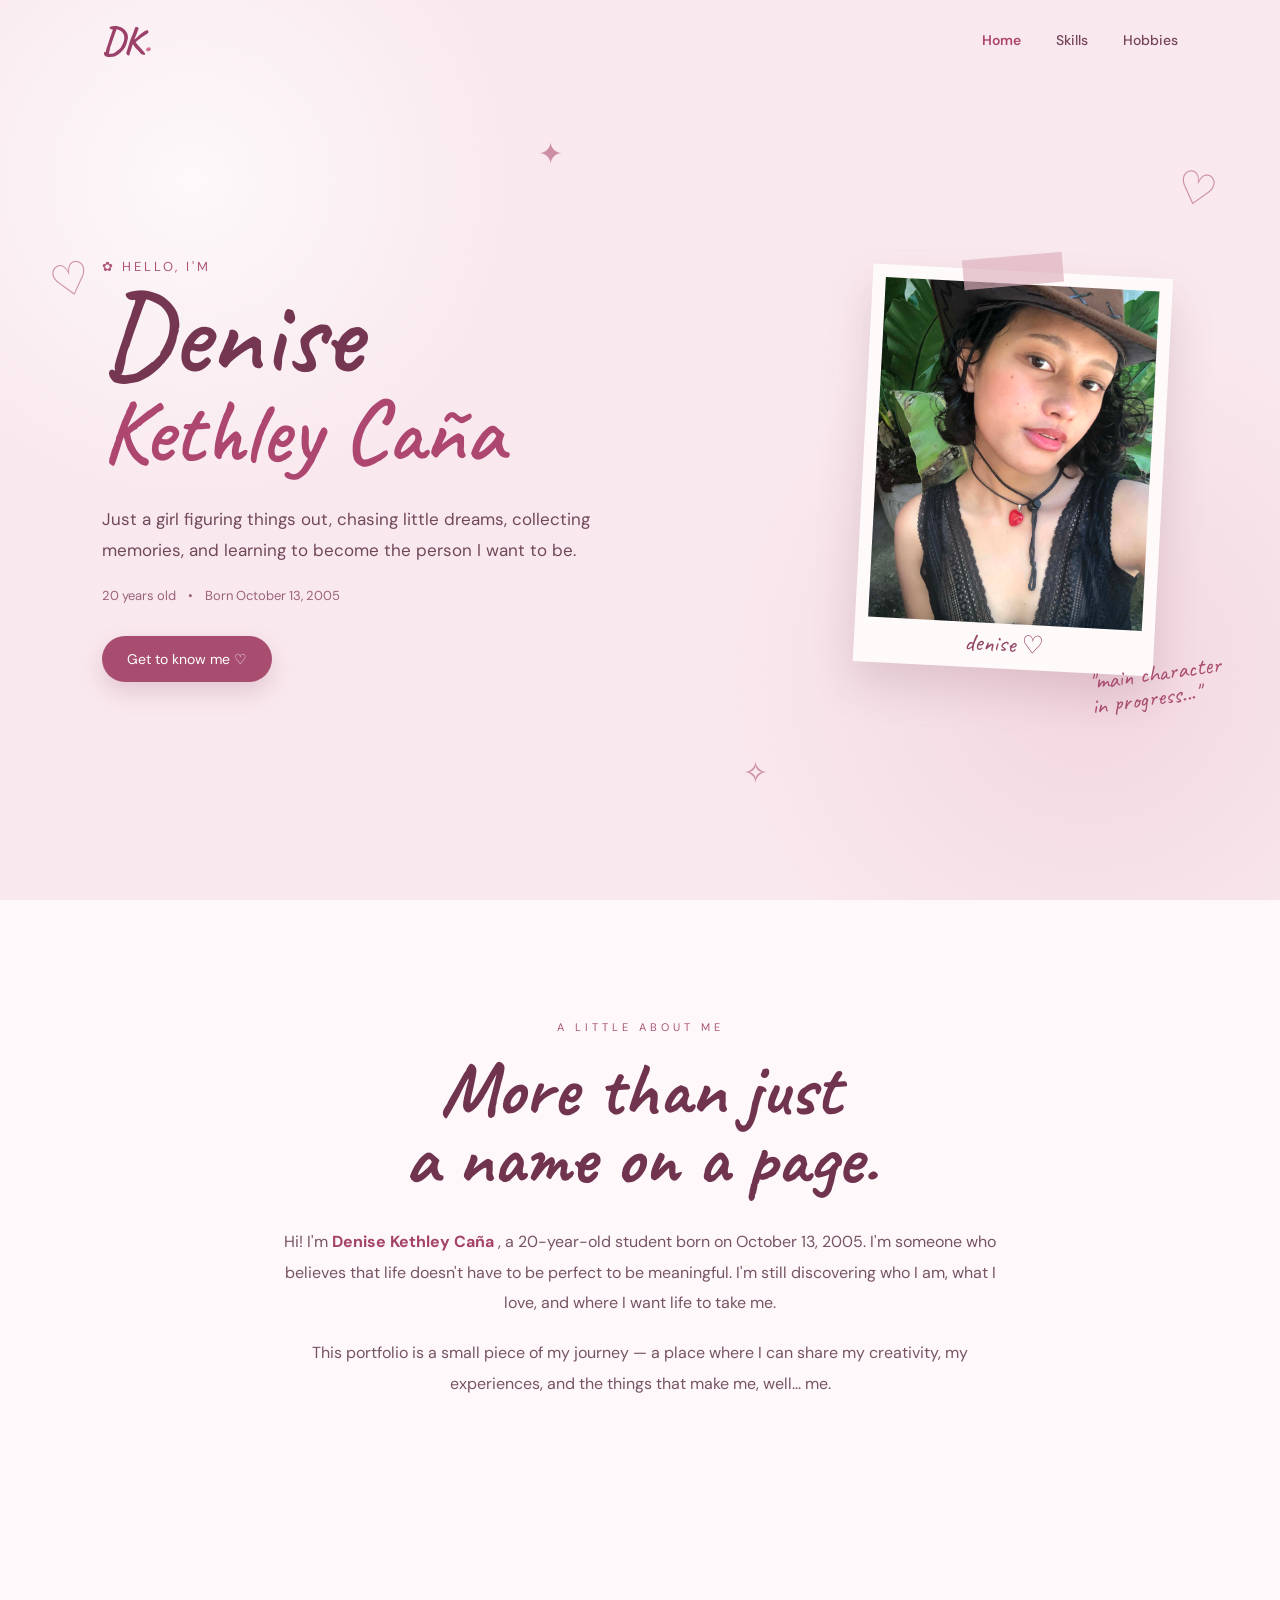
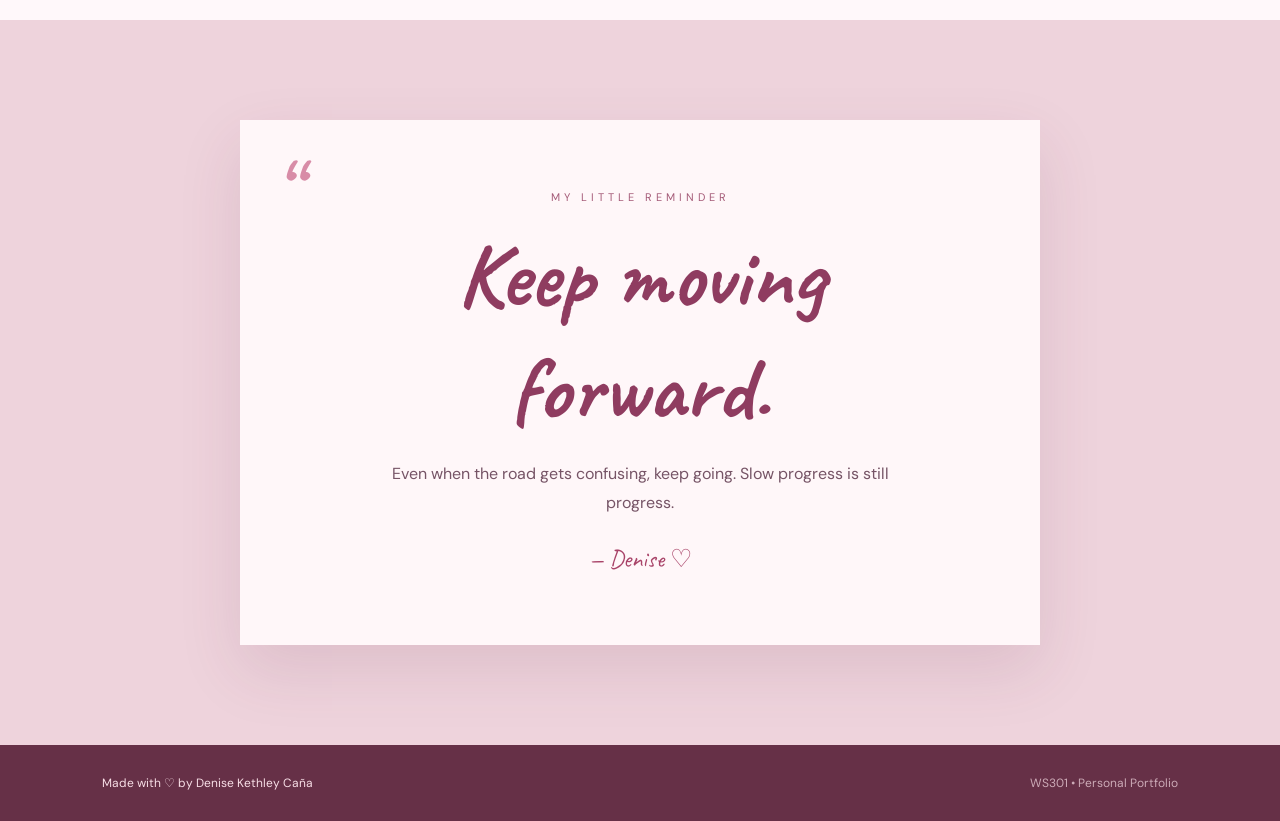
==== index.html @ ebe4184e "1" ====
<!DOCTYPE html>
<html lang="en">
<head>
    <meta charset="UTF-8">
    <meta name="viewport" content="width=device-width, initial-scale=1.0">

    <title>Denise Kethley Caña | WS301 Portfolio</title>

    <!-- Google Fonts -->
    <link rel="preconnect" href="https://fonts.googleapis.com">
    <link rel="preconnect" href="https://fonts.gstatic.com" crossorigin>

    <link href="https://fonts.googleapis.com/css2?family=Caveat:wght@400;500;600;700&family=DM+Sans:wght@400;500;600&display=swap" rel="stylesheet">

    <link rel="stylesheet" href="style.css">
</head>

<body>

    <!-- Decorative background elements -->
    <div class="heart heart-one">♡</div>
    <div class="heart heart-two">♡</div>
    <div class="star star-one">✦</div>
    <div class="star star-two">✧</div>


    <!-- ================================
         NAVIGATION
         ================================ -->

    <nav class="navbar">

        <div class="logo">
            DK<span>.</span>
        </div>

        <div class="nav-links">

            <a href="index.html" class="active">
                Home
            </a>

            <a href="page2.html">
                Skills
            </a>

            <a href="page3.html">
                Hobbies
            </a>

        </div>

    </nav>


    <main id="home" class="hero">

        <section class="hero-content">

            <div class="intro-text">

                <p class="small-heading">
                    ✿ HELLO, I'M
                </p>

                <h1>
                    Denise<br>
                    <span>Kethley Caña</span>
                </h1>

                <p class="intro">
                    Just a girl figuring things out,
                    chasing little dreams, collecting
                    memories, and learning to become
                    the person I want to be.
                </p>

                <div class="details">

                    <span>
                        20 years old
                    </span>

                    <span>
                        •
                    </span>

                    <span>
                        Born October 13, 2005
                    </span>

                </div>

                <a href="#about" class="explore-btn">
                    Get to know me ♡
                </a>

            </div>


            <!-- ================================
                 PROFILE PHOTO
                 ================================ -->

            <div class="profile-area">

                <div class="tape"></div>

                <div class="photo-frame">

                    <img
                        src="me.jpeg"
                        alt="Denise Kethley Caña"
                    >

                    <div class="photo-caption">
                        denise ♡
                    </div>

                </div>

                <p class="photo-note">
                    "main character<br>
                    in progress..."
                </p>

            </div>

        </section>

    </main>


    <!-- ================================
         ABOUT SECTION
         ================================ -->

    <section id="about" class="about-section">

        <p class="section-label">
            A LITTLE ABOUT ME
        </p>

        <h2>
            More than just<br>
            a name on a page.
        </h2>

        <p class="about-text">

            Hi! I'm
            <strong>
                Denise Kethley Caña
            </strong>,
            a 20-year-old student born on
            October 13, 2005.

            I'm someone who believes that life
            doesn't have to be perfect to be meaningful.
            I'm still discovering who I am, what I love,
            and where I want life to take me.

        </p>

        <p class="about-text">

            This portfolio is a small piece of my journey —
            a place where I can share my creativity,
            my experiences, and the things that make me,
            well... me.

        </p>

    </section>


    <!-- ================================
         MOTTO SECTION
         ================================ -->

    <section id="motto" class="motto-section">

        <div class="motto-card">

            <span class="quote-mark">
                “
            </span>

            <p class="motto-label">
                MY LITTLE REMINDER
            </p>

            <h2>
                Keep moving forward.
            </h2>

            <p>
                Even when the road gets confusing,
                keep going. Slow progress is still progress.
            </p>

            <span class="signature">
                — Denise ♡
            </span>

        </div>

    </section>


    <!-- ================================
         FOOTER
         ================================ -->

    <footer>

        <p>
            Made with ♡ by Denise Kethley Caña
        </p>

        <span>
            WS301 • Personal Portfolio
        </span>

    </footer>


</body>
</html>
---- style.css ----
/* ================================
   DENISE KETHLEY CAÑA
   WS301 PERSONAL PORTFOLIO
   ================================ */

* {
    margin: 0;
    padding: 0;
    box-sizing: border-box;
}

html {
    scroll-behavior: smooth;
}

body {
    background: #f9e9ee;
    color: #63334b;
    font-family: "DM Sans", sans-serif;
    overflow-x: hidden;
}


/* ================================
   NAVIGATION
   ================================ */

.navbar {
    width: 100%;
    height: 80px;

    display: flex;
    justify-content: space-between;
    align-items: center;

    padding: 0 8%;

    position: absolute;
    top: 0;
    left: 0;

    z-index: 10;
}

.logo {
    font-family: "Caveat", cursive;
    font-size: 38px;
    font-weight: 700;
    color: #9b4169;
}

.logo span {
    color: #d46b91;
}

.nav-links {
    display: flex;
    gap: 35px;
}

.nav-links a {
    text-decoration: none;
    color: #75435a;
    font-size: 14px;
    font-weight: 500;

    transition: 0.3s;
}

.nav-links a:hover {
    color: #b54470;
}


/* ================================
   HERO SECTION
   ================================ */

.hero {
    min-height: 100vh;

    display: flex;
    align-items: center;

    padding: 120px 8% 80px;

    position: relative;

    background:
        radial-gradient(
            circle at 15% 20%,
            rgba(255, 255, 255, 0.7),
            transparent 25%
        ),
        radial-gradient(
            circle at 85% 75%,
            rgba(215, 133, 160, 0.18),
            transparent 30%
        ),
        #f9e9ee;
}


/* subtle paper effect */

.hero::before {
    content: "";
    position: absolute;
    inset: 0;

    opacity: 0.18;

    background-image:
        repeating-linear-gradient(
            0deg,
            transparent,
            transparent 4px,
            rgba(130, 60, 90, 0.04) 5px
        );

    pointer-events: none;
}


/* ================================
   HERO CONTENT
   ================================ */

.hero-content {
    width: 100%;
    max-width: 1200px;
    margin: auto;

    display: flex;
    align-items: center;
    justify-content: space-between;

    gap: 80px;

    position: relative;
    z-index: 2;
}

.intro-text {
    max-width: 600px;
}

.small-heading {
    font-size: 13px;
    letter-spacing: 3px;
    color: #ad5578;

    margin-bottom: 15px;
}

h1 {
    font-family: "Caveat", cursive;

    font-size: clamp(70px, 9vw, 125px);
    line-height: 0.78;

    font-weight: 600;

    color: #743650;

    margin-bottom: 35px;
}

h1 span {
    color: #ae4770;
    font-size: 0.78em;
}

.intro {
    max-width: 510px;

    font-size: 17px;
    line-height: 1.8;

    color: #71485b;

    margin-bottom: 22px;
}

.details {
    display: flex;
    gap: 12px;
    align-items: center;

    font-size: 13px;

    color: #9b637a;

    margin-bottom: 32px;
}


/* ================================
   BUTTON
   ================================ */

.explore-btn {
    display: inline-block;

    text-decoration: none;

    background: #a94d70;
    color: white;

    padding: 14px 25px;

    border-radius: 30px;

    font-size: 14px;

    box-shadow:
        0 10px 25px rgba(130, 50, 85, 0.18);

    transition: 0.3s;
}

.explore-btn:hover {
    transform: translateY(-4px);

    background: #8f3d5e;

    box-shadow:
        0 15px 30px rgba(130, 50, 85, 0.25);
}


/* ================================
   PROFILE PHOTO
   ================================ */

.profile-area {
    position: relative;

    width: 330px;

    display: flex;
    justify-content: center;
}

.photo-frame {
    width: 300px;
    padding: 13px 13px 45px;

    background: #fffafa;

    transform: rotate(3deg);

    box-shadow:
        0 20px 45px rgba(100, 45, 70, 0.16);

    position: relative;
}

.photo-frame img {
    width: 100%;
    height: 340px;

    object-fit: cover;

    display: block;

    background: #ead0d9;
}

.photo-caption {
    position: absolute;

    bottom: 9px;
    left: 0;
    right: 0;

    text-align: center;

    font-family: "Caveat", cursive;

    font-size: 25px;

    color: #914364;
}


/* tape decoration */

.tape {
    position: absolute;

    width: 100px;
    height: 30px;

    background: rgba(221, 176, 188, 0.65);

    top: -15px;
    left: 115px;

    transform: rotate(-5deg);

    z-index: 3;
}


/* handwritten note */

.photo-note {
    position: absolute;

    right: -45px;
    bottom: -40px;

    font-family: "Caveat", cursive;

    font-size: 24px;

    line-height: 1;

    color: #a94d70;

    transform: rotate(-8deg);
}


/* ================================
   DECORATIONS
   ================================ */

.heart,
.star {
    position: absolute;

    font-family: "Caveat", cursive;

    color: rgba(168, 65, 105, 0.55);

    z-index: 1;
}

.heart {
    font-size: 45px;
}

.heart-one {
    top: 28%;
    left: 4%;
    transform: rotate(-15deg);
}

.heart-two {
    right: 5%;
    top: 18%;
    transform: rotate(15deg);
}

.star {
    font-size: 30px;
}

.star-one {
    left: 42%;
    top: 15%;
}

.star-two {
    right: 40%;
    bottom: 12%;
}


/* ================================
   ABOUT SECTION
   ================================ */

.about-section {
    min-height: 80vh;

    padding: 120px 15%;

    background: #fff8fa;

    text-align: center;
}

.section-label {
    font-size: 12px;
    letter-spacing: 4px;

    color: #ae5578;

    margin-bottom: 25px;
}

.about-section h2 {
    font-family: "Caveat", cursive;

    font-size: clamp(50px, 6vw, 80px);

    line-height: 0.9;

    color: #71344e;

    margin-bottom: 35px;
}

.about-text {
    max-width: 720px;

    margin: 0 auto 20px;

    color: #765466;

    font-size: 16px;

    line-height: 1.9;
}

.about-text strong {
    color: #a44268;
}


/* ================================
   MOTTO SECTION
   ================================ */

.motto-section {
    min-height: 70vh;

    display: flex;
    justify-content: center;
    align-items: center;

    padding: 100px 8%;

    background: #eed3dc;
}

.motto-card {
    max-width: 800px;

    padding: 70px 80px;

    background: #fff7f9;

    text-align: center;

    position: relative;

    box-shadow:
        0 25px 60px rgba(100, 45, 70, 0.12);
}

.quote-mark {
    position: absolute;

    top: 15px;
    left: 30px;

    font-family: "Caveat", cursive;

    font-size: 90px;

    color: #d88ca7;
}

.motto-label {
    letter-spacing: 4px;

    font-size: 11px;

    color: #a45a77;

    margin-bottom: 15px;
}

.motto-card h2 {
    font-family: "Caveat", cursive;

    font-size: clamp(55px, 7vw, 90px);

    color: #8f3c60;

    margin-bottom: 15px;
}

.motto-card > p:not(.motto-label) {
    max-width: 500px;

    margin: auto;

    line-height: 1.8;

    color: #765466;
}

.signature {
    display: block;

    margin-top: 25px;

    font-family: "Caveat", cursive;

    font-size: 25px;

    color: #a94469;
}


/* ================================
   FOOTER
   ================================ */

footer {
    padding: 30px 8%;

    display: flex;
    justify-content: space-between;

    background: #663047;

    color: #f8dfe7;

    font-size: 12px;
}

footer span {
    opacity: 0.7;
}


/* ================================
   RESPONSIVE DESIGN
   ================================ */

@media (max-width: 800px) {

    .navbar {
        padding: 0 6%;
    }

    .nav-links {
        gap: 15px;
    }

    .nav-links a {
        font-size: 12px;
    }

    .hero {
        padding: 120px 7% 80px;
    }

    .hero-content {
        flex-direction: column;

        text-align: center;

        gap: 70px;
    }

    .intro {
        margin-left: auto;
        margin-right: auto;
    }

    .details {
        justify-content: center;
    }

    .profile-area {
        margin-bottom: 30px;
    }

    .photo-note {
        right: -10px;
    }

    .about-section {
        padding: 90px 8%;
    }

    .motto-card {
        padding: 60px 25px;
    }

    footer {
        flex-direction: column;
        text-align: center;
        gap: 10px;
    }
}


@media (max-width: 500px) {

    .nav-links {
        display: none;
    }

    h1 {
        font-size: 75px;
    }

    .profile-area {
        transform: scale(0.9);
    }

    .about-section h2 {
        font-size: 55px;
    }

    .motto-card h2 {
        font-size: 55px;
    }
}

/* =========================================
   PAGE 2 & PAGE 3
   SKILLS / HOBBIES STYLES
   ========================================= */


/* PAGE HEADER */

.page-header {
    min-height: 75vh;

    padding: 150px 8% 80px;

    display: flex;
    flex-direction: column;
    justify-content: center;
    align-items: center;

    text-align: center;

    background:
        radial-gradient(
            circle at 15% 25%,
            rgba(255,255,255,.75),
            transparent 25%
        ),
        radial-gradient(
            circle at 85% 75%,
            rgba(211,123,153,.15),
            transparent 30%
        ),
        #f9e9ee;

    position: relative;
}

.page-header h1 {
    font-size: clamp(65px, 8vw, 105px);

    line-height: .8;

    margin-bottom: 30px;
}

.page-header h1 span {
    color: #ae4770;
}

.header-description {
    max-width: 550px;

    line-height: 1.8;

    color: #795467;

    font-size: 16px;
}


/* FLOATING DECORATIONS */

.floating-heart,
.floating-star {
    position: absolute;

    font-family: "Caveat", cursive;

    color: rgba(168,65,105,.45);

    z-index: 1;
}

.floating-heart {
    font-size: 45px;
}

.floating-star {
    font-size: 30px;
}

.floating-heart.heart-one {
    left: 5%;
    top: 35%;
}

.floating-heart.heart-two {
    right: 6%;
    top: 20%;
}

.floating-star.star-one {
    left: 25%;
    top: 15%;
}

.floating-star.star-two {
    right: 25%;
    bottom: 15%;
}


/* ACTIVE NAVIGATION */

.nav-links a.active {
    color: #ae4770;

    font-weight: 600;
}


/* =========================================
   PAGE 2 CARDS
   ========================================= */

.cards-container {

    padding: 50px 8% 120px;

    display: grid;

    grid-template-columns:
        repeat(3, 1fr);

    gap: 30px;

    background: #f9e9ee;
}


/* CARD */

.skill-card {

    min-height: 450px;

    padding: 45px 35px;

    background: #fff8fa;

    position: relative;

    overflow: hidden;

    box-shadow:
        0 20px 45px rgba(100,45,70,.10);

    transition: .35s ease;
}

.skill-card:nth-child(1) {
    transform: rotate(-1.5deg);
}

.skill-card:nth-child(2) {
    transform: rotate(1.5deg);
}

.skill-card:nth-child(3) {
    transform: rotate(-1deg);
}

.skill-card:hover {
    transform:
        translateY(-10px)
        rotate(0deg);

    box-shadow:
        0 30px 60px rgba(100,45,70,.16);
}


/* CARD NUMBER */

.card-number {

    position: absolute;

    top: 20px;
    right: 25px;

    font-family: "Caveat", cursive;

    font-size: 30px;

    color: #d28aa4;
}


/* CARD ICON */

.card-icon {

    width: 65px;
    height: 65px;

    display: flex;
    align-items: center;
    justify-content: center;

    border-radius: 50%;

    background: #f2d4df;

    color: #a44168;

    font-family: "Caveat", cursive;

    font-size: 30px;

    margin-bottom: 25px;
}


/* LABEL */

.card-label {

    font-size: 10px;

    letter-spacing: 3px;

    color: #aa5a79;

    margin-bottom: 10px;
}


/* CARD TITLE */

.skill-card h2 {

    font-family: "Caveat", cursive;

    font-size: 55px;

    line-height: .9;

    color: #743650;

    margin-bottom: 25px;
}


/* DESCRIPTION */

.card-description {

    color: #795467;

    line-height: 1.8;

    font-size: 14px;
}


/* DECORATION */

.doodle {

    position: absolute;

    bottom: 25px;
    right: 30px;

    font-family: "Caveat", cursive;

    font-size: 28px;

    color: #c16c8c;
}


/* MINI NOTE */

.mini-note {

    position: absolute;

    bottom: 25px;
    left: 35px;

    font-family: "Caveat", cursive;

    font-size: 24px;

    color: #a94469;

    transform: rotate(-5deg);
}


/* =========================================
   YOUTUBE LINK
   ========================================= */

.social-link {

    display: inline-block;

    margin-top: 25px;

    padding: 12px 23px;

    border-radius: 30px;

    text-decoration: none;

    background: #a94d70;

    color: white;

    font-size: 13px;

    transition: .3s;
}

.social-link:hover {

    background: #873654;

    transform: translateY(-3px);
}


/* =========================================
   SOCIAL SECTION
   ========================================= */

.social-section {

    padding: 100px 8%;

    text-align: center;

    background: #fff8fa;
}

.section-label {

    font-size: 11px;

    letter-spacing: 4px;

    color: #aa5577;

    margin-bottom: 20px;
}

.social-section h2 {

    font-family: "Caveat", cursive;

    font-size: 65px;

    line-height: .9;

    color: #743650;

    margin-bottom: 35px;
}

.social-links {

    display: flex;

    justify-content: center;

    gap: 15px;
}

.social-links a {

    text-decoration: none;

    color: #fff;

    background: #a94d70;

    padding: 13px 25px;

    border-radius: 30px;

    font-size: 13px;

    transition: .3s;
}

.social-links a:hover {

    background: #833451;

    transform: translateY(-3px);
}

.social-links span {

    margin-right: 8px;
}


/* =========================================
   NEXT PAGE
   ========================================= */

.next-page {

    padding: 70px 8%;

    background: #eed3dc;

    text-align: center;
}

.next-page p {

    color: #815267;

    margin-bottom: 10px;
}

.next-page a {

    font-family: "Caveat", cursive;

    font-size: 35px;

    color: #953c61;

    text-decoration: none;
}

.next-page a:hover {

    color: #c1577d;
}


/* =========================================
   PAGE 3
   ========================================= */

.hobby-intro {

    padding: 40px 8% 120px;

    background: #f9e9ee;

    display: grid;

    grid-template-columns: 1.2fr .8fr;

    gap: 35px;
}


/* HOBBY CARD */

.hobby-card,
.genre-card {

    background: #fff8fa;

    padding: 55px;

    position: relative;

    box-shadow:
        0 20px 45px rgba(100,45,70,.10);
}

.hobby-card {

    transform: rotate(-1deg);
}

.genre-card {

    transform: rotate(1deg);

    display: flex;

    flex-direction: column;

    justify-content: center;
}

.hobby-number {

    position: absolute;

    top: 20px;
    right: 30px;

    font-family: "Caveat", cursive;

    font-size: 30px;

    color: #d28aa4;
}

.film-icon {

    font-size: 45px;

    margin-bottom: 20px;
}

.hobby-card h2,
.genre-card h2 {

    font-family: "Caveat", cursive;

    font-size: 60px;

    line-height: .85;

    color: #743650;

    margin-bottom: 25px;
}

.hobby-card p:not(.card-label) {

    max-width: 650px;

    color: #795467;

    font-size: 14px;

    line-height: 1.9;

    margin-bottom: 15px;
}


/* GENRES */

.genres {

    display: flex;

    flex-wrap: wrap;

    gap: 12px;

    margin-top: 15px;
}

.genres span {

    padding: 9px 16px;

    border: 1px solid #d9a4b7;

    border-radius: 30px;

    color: #914364;

    background: #fdf1f5;

    font-size: 12px;
}


/* =========================================
   MOVIES SECTION
   ========================================= */

.movies-section {

    padding: 110px 8%;

    background: #fff8fa;

    display: grid;

    grid-template-columns: .75fr 1.25fr;

    gap: 70px;
}

.movies-title {

    position: sticky;

    top: 100px;

    align-self: start;
}

.movies-title h2 {

    font-family: "Caveat", cursive;

    font-size: 65px;

    line-height: .85;

    color: #743650;

    margin-bottom: 25px;
}

.movies-title > p:last-child {

    color: #795467;

    font-size: 14px;

    line-height: 1.8;

    max-width: 350px;
}


/* MOVIE LIST */

.movie-list {

    display: flex;

    flex-direction: column;

    gap: 20px;
}


/* MOVIE CARD */

.movie-card {

    display: grid;

    grid-template-columns: 65px 1fr 40px;

    gap: 20px;

    align-items: center;

    padding: 30px;

    background: #f9e9ee;

    border-left: 5px solid #b45578;

    transition: .3s;
}

.movie-card:hover {

    transform: translateX(8px);

    box-shadow:
        0 15px 35px rgba(100,45,70,.10);
}


/* MOVIE NUMBER */

.movie-number {

    font-family: "Caveat", cursive;

    font-size: 35px;

    color: #ad5073;
}


/* MOVIE TYPE */

.movie-type {

    font-size: 9px;

    letter-spacing: 2px;

    color: #a45a77;
}


/* MOVIE TITLE */

.movie-info h3 {

    font-family: "Caveat", cursive;

    font-size: 35px;

    color: #743650;

    margin: 5px 0 8px;
}


/* MOVIE DESCRIPTION */

.movie-info p {

    color: #795467;

    font-size: 13px;

    line-height: 1.7;
}


/* DOODLES */

.movie-doodle {

    font-family: "Caveat", cursive;

    font-size: 35px;

    color: #bd6384;
}


/* =========================================
   MOVIE QUOTE
   ========================================= */

.movie-note-section {

    padding: 100px 8%;

    background: #eed3dc;

    display: flex;

    justify-content: center;
}

.movie-note {

    width: 700px;

    padding: 60px;

    background: #fff8fa;

    text-align: center;

    position: relative;

    transform: rotate(-1deg);

    box-shadow:
        0 20px 50px rgba(100,45,70,.12);
}

.big-quote {

    position: absolute;

    left: 30px;
    top: 10px;

    font-family: "Caveat", cursive;

    font-size: 90px;

    color: #d48ca5;
}

.movie-note p {

    font-family: "Caveat", cursive;

    font-size: 45px;

    line-height: 1;

    color: #8f3c60;
}

.note-signature {

    display: block;

    margin-top: 20px;

    font-family: "Caveat", cursive;

    font-size: 25px;

    color: #a94469;
}


/* =========================================
   RESPONSIVE
   ========================================= */

@media (max-width: 850px) {

    .cards-container {

        grid-template-columns: 1fr;

        padding-left: 7%;
        padding-right: 7%;
    }

    .hobby-intro {

        grid-template-columns: 1fr;
    }

    .movies-section {

        grid-template-columns: 1fr;

        gap: 50px;
    }

    .movies-title {

        position: static;
    }

}


@media (max-width: 600px) {

    .page-header {

        padding-left: 7%;
        padding-right: 7%;
    }

    .page-header h1 {

        font-size: 65px;
    }

    .skill-card {

        min-height: 400px;

        padding: 35px 25px;
    }

    .hobby-card,
    .genre-card {

        padding: 35px 25px;
    }

    .hobby-card h2,
    .genre-card h2 {

        font-size: 50px;
    }

    .movies-section {

        padding-left: 7%;
        padding-right: 7%;
    }

    .movies-title h2 {

        font-size: 55px;
    }

    .movie-card {

        grid-template-columns: 45px 1fr;

        padding: 22px;
    }

    .movie-doodle {

        display: none;
    }

    .movie-info h3 {

        font-size: 30px;
    }

    .movie-note {

        padding: 50px 25px;
    }

    .movie-note p {

        font-size: 35px;
    }

}
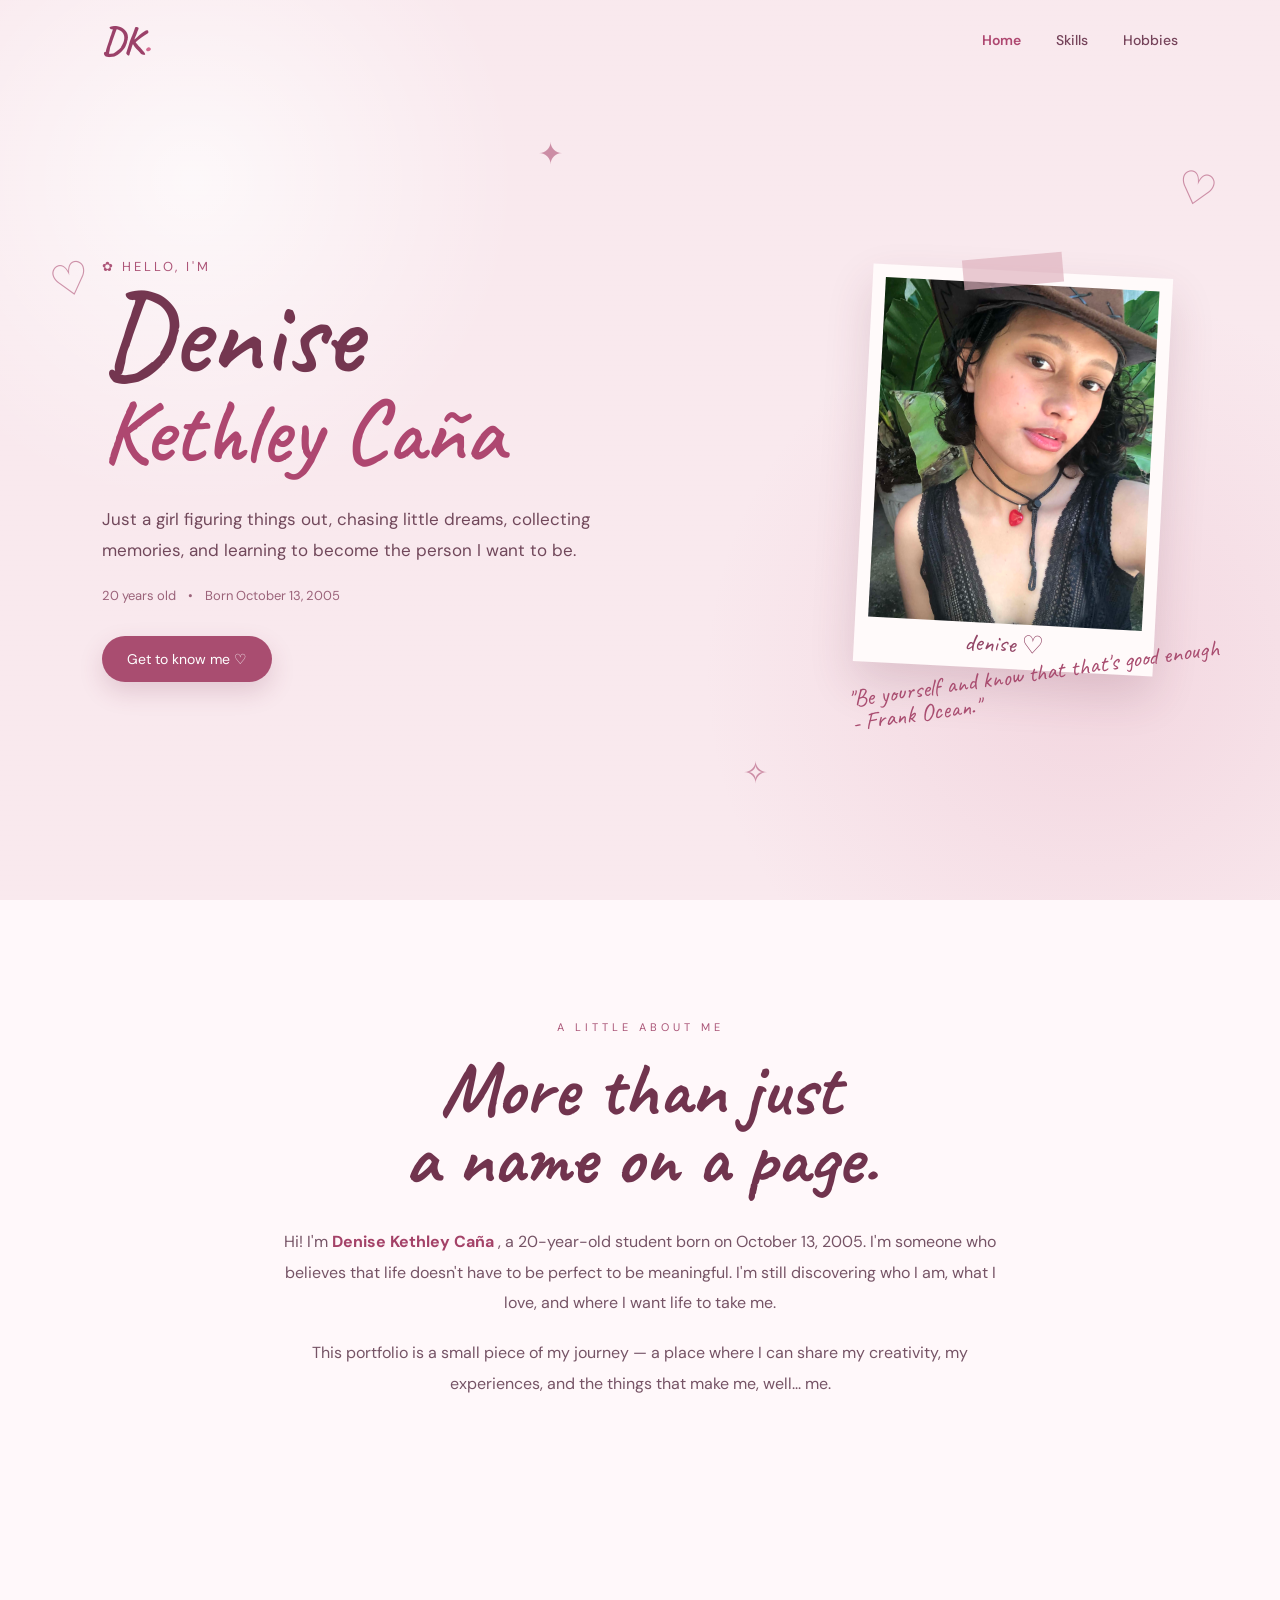
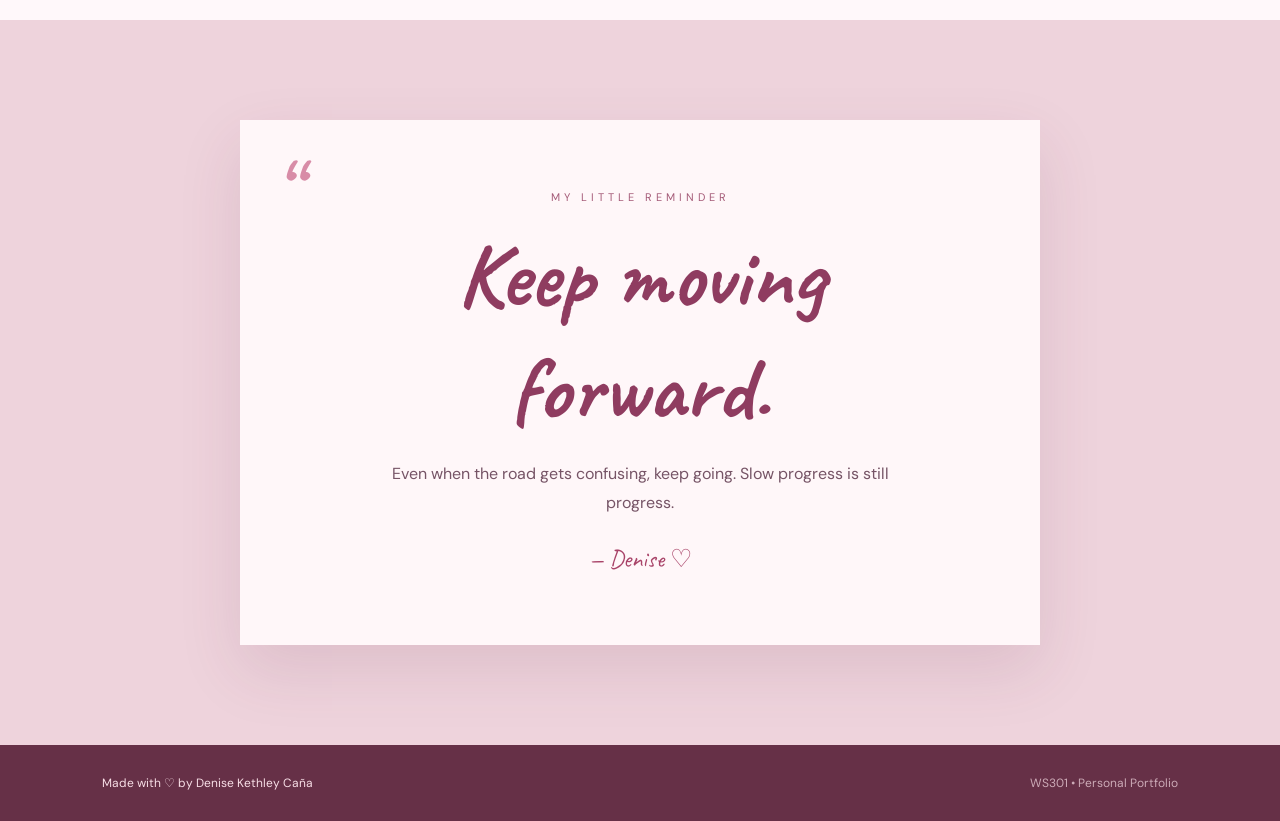
==== commit 1d585173: "2" ====
--- a/index.html
+++ b/index.html
@@ -120,8 +120,8 @@
                 </div>
 
                 <p class="photo-note">
-                    "main character<br>
-                    in progress..."
+                    "Be yourself and know that that's good enough
+                    - Frank Ocean."
                 </p>
 
             </div>
